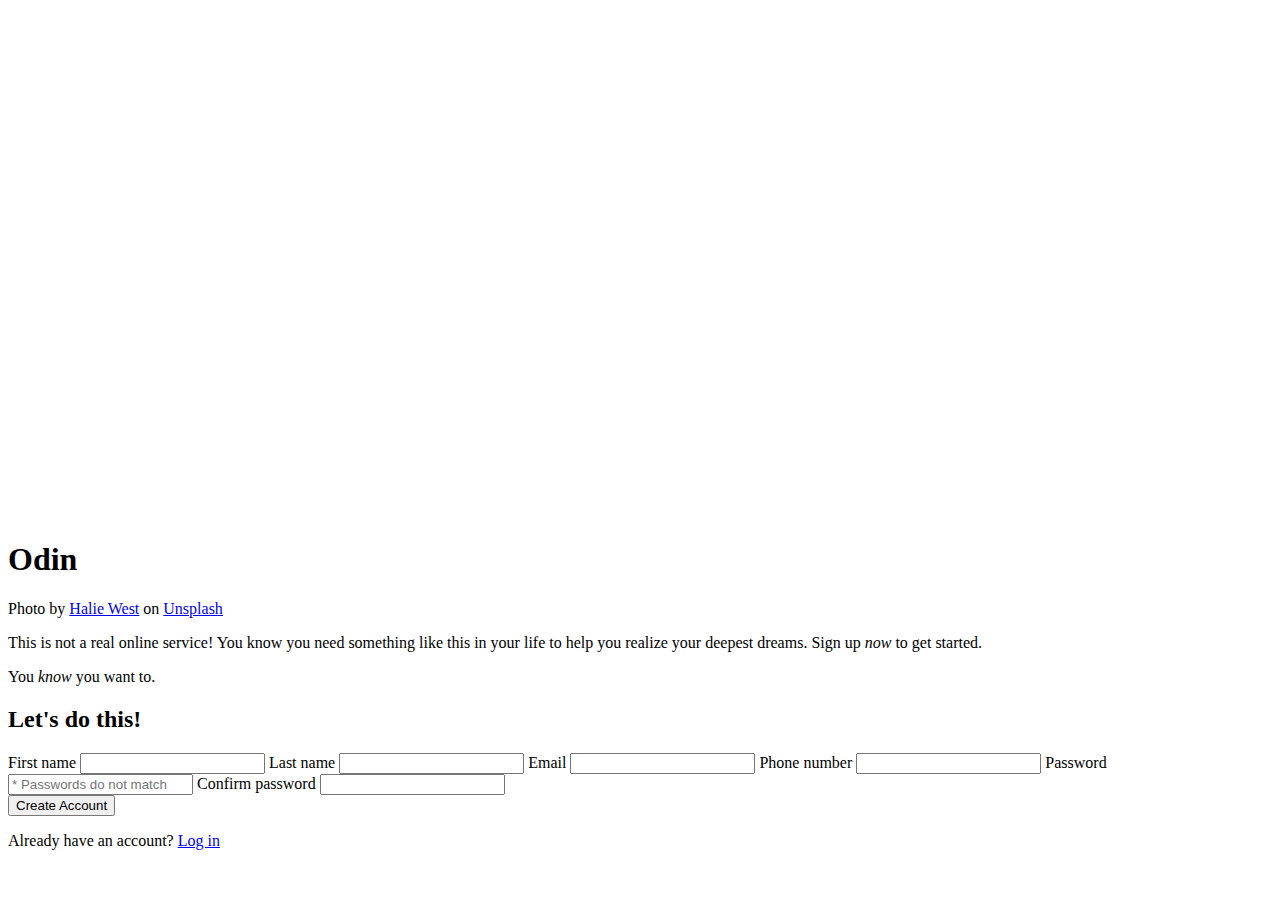
==== index.html @ 0e41e8fb "Improve HTML structure" ====
<!DOCTYPE html>
<html lang="en">
<head>
  <meta charset="UTF-8">
  <meta name="viewport" content="width=device-width, initial-scale=1.0">
  <title>Form</title>
  <link rel="stylesheet" href="style.css">
  <script src="script.js" defer></script>
</head>
<body>
  <header>
    <div>
      <img src="/imgs/odin-logo.png" alt="Odin logo" class="logo">
      <h1>Odin</h1>
    </div>
    <p>Photo by <a href="https://unsplash.com/@haliewestphoto">Halie West</a> on <a href="https://unsplash.com/">Unsplash</a></p>
  </header>
  <main>
    <div class="cta-container">
      <p class="call-to-action">This is not a real online service! You know you need something like this in your life to help you realize your deepest dreams. Sign up <em>now</em> to get started.</p>
      <p class="call-to-action">You <em>know</em> you want to.</p>
    </div>
    <form action="">
        <div class="form-fields">
            <h2>Let's do this!</h2>    
          <label for="first-name">First name</label>
          <input type="text" name="first-name" id="first-name" required>
          <label for="last-name">Last name</label>
          <input type="text" name="last-name" id="last-name" required>
          <label for="mail">Email</label>
          <input type="email" name="mail" id="mail" required>
          <label for="number">Phone number</label>
          <input type="tel" name="phons-number" id="number" required>
          <label for="pword">Password</label>
          <input type="password" name="password" id="pword" placeholder="* Passwords do not match" required>
          <label for="conf-pword">Confirm password</label>
          <input type="password" id="conf-pword" required>
      </div>
        <button type="submit">Create Account</button>
      <p>Already have an account? <a href="#">Log in</a></p>
    </form>
  </main>
</body>
</html>
---- style.css ----
@font-face {
  font-family: 'norsebold';
  src: url('fonts/norse-bold-webfont.woff2') format('woff2'),
       url('fonts/norse-bold-webfont.woff') format('woff');
  font-weight: normal;
  font-style: normal;
}
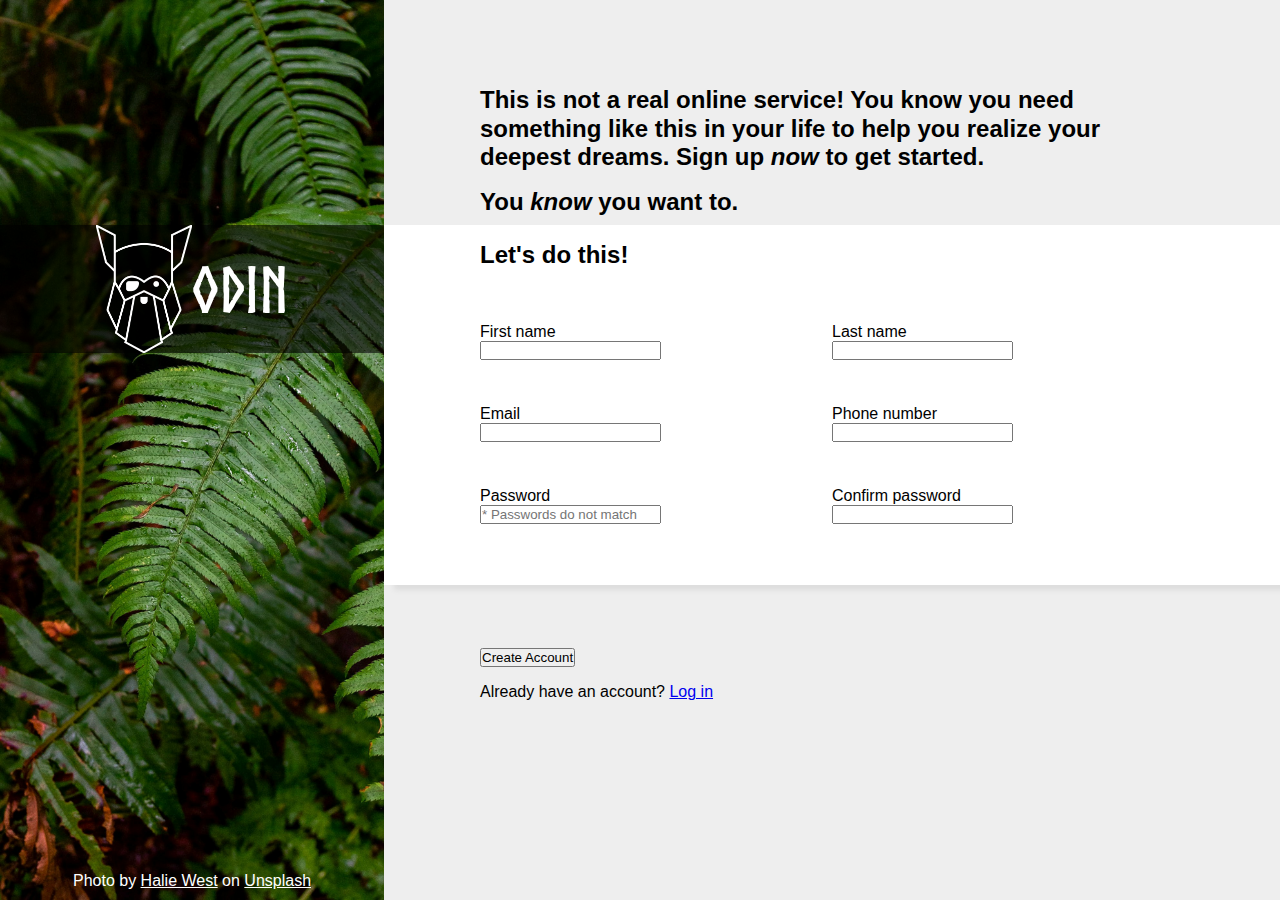
==== commit 037b8226: "Initial styling" ====
--- a/index.html
+++ b/index.html
@@ -22,23 +22,35 @@
     </div>
     <form action="">
         <div class="form-fields">
-            <h2>Let's do this!</h2>    
-          <label for="first-name">First name</label>
-          <input type="text" name="first-name" id="first-name" required>
-          <label for="last-name">Last name</label>
-          <input type="text" name="last-name" id="last-name" required>
-          <label for="mail">Email</label>
-          <input type="email" name="mail" id="mail" required>
-          <label for="number">Phone number</label>
-          <input type="tel" name="phons-number" id="number" required>
-          <label for="pword">Password</label>
-          <input type="password" name="password" id="pword" placeholder="* Passwords do not match" required>
-          <label for="conf-pword">Confirm password</label>
-          <input type="password" id="conf-pword" required>
+          <h2>Let's do this!</h2>    
+          <div class="form-entry">
+            <label for="first-name">First name</label>
+            <input type="text" name="first-name" id="first-name" required>
+          </div>
+          <div class="form-entry">
+            <label for="last-name">Last name</label>
+            <input type="text" name="last-name" id="last-name" required>
+          </div>
+          <div class="form-entry">
+            <label for="mail">Email</label>
+            <input type="email" name="mail" id="mail" required>
+          </div>
+          <div class="form-entry">
+            <label for="number">Phone number</label>
+            <input type="tel" name="phons-number" id="number" required>
+          </div>
+          <div class="form-entry">
+            <label for="pword">Password</label>
+            <input type="password" name="password" id="pword" placeholder="* Passwords do not match" required>
+          </div>
+          <div class="form-entry">
+            <label for="conf-pword">Confirm password</label>
+            <input type="password" id="conf-pword" required>
+          </div>
       </div>
         <button type="submit">Create Account</button>
-      <p>Already have an account? <a href="#">Log in</a></p>
     </form>
+    <p>Already have an account? <a href="#">Log in</a></p>
   </main>
 </body>
 </html>--- a/style.css
+++ b/style.css
@@ -4,4 +4,121 @@
        url('fonts/norse-bold-webfont.woff') format('woff');
   font-weight: normal;
   font-style: normal;
+}
+
+:root {
+  box-sizing: border-box;
+}
+
+*, *::before, *::after {
+  box-sizing: inherit;
+  margin: 0;
+  padding: 0;
+}
+
+body {
+  display: flex;
+  flex-flow: row nowrap;
+  align-items: center;
+  justify-content: center;
+  width: 100vw;
+  height: 100vh;
+  margin: 0;
+  font-family: 'Helvetica', sans-serif;
+}
+
+header {
+  width: 30%;
+  height: 100%;
+  background-image: url("/imgs/background-img.jpg");
+  position: relative;
+  background-size: cover;
+}
+
+header > div {
+  background: rgb(0 0 0 / 0.6);
+  color: #fff;
+  font-family: 'norsebold';
+  font-size: 2em;
+  display: flex;
+  flex-flow: row nowrap;
+  align-items: center;
+  justify-content: center;
+  position: absolute;
+  top: 25%;
+  width: 100%;
+}
+
+header > p {
+  position: absolute;
+  bottom: 10px;
+  color: #fff;
+  text-align: center;
+  width: 100%;
+  display: inline-block;
+}
+
+header a {
+  color: white;
+}
+
+.logo {
+  width: 6rem;
+}
+
+main {
+  width: 70%;
+  height: 100%;
+  background: #eee;
+  --lr-padding: 6rem;
+}
+
+form {
+  display: flex;
+  flex-flow: column;
+  align-items: flex-start;
+  justify-content: space-between;
+  height: 50%;
+}
+
+.form-fields {
+  background: #fff;
+  box-shadow: 10px 5px 5px #ddd;
+  padding: 1em var(--lr-padding);
+  height: 80%;
+  width: 100%;
+  display: grid;
+  grid-template-columns: 1fr 1fr;
+  grid-template-rows: repeat(4, 1fr);
+  grid-template-areas: "header header" "form form" "form form" "form form";
+}
+
+.form-fields > h2 {
+  grid-area: header;
+}
+
+label {
+  display: block;
+}
+
+.cta-container {
+  height: 25%;
+  display: flex;
+  flex-flow: column nowrap;
+  justify-content: flex-end;
+}
+
+.call-to-action {
+  font-size: 1.5em;
+  font-weight: bold;
+  display: inline-block;
+  line-height: 1.2;
+}
+
+button {
+  margin: 0.5rem var(--lr-padding);
+}
+
+main p {
+  margin: 0.5rem var(--lr-padding);
 }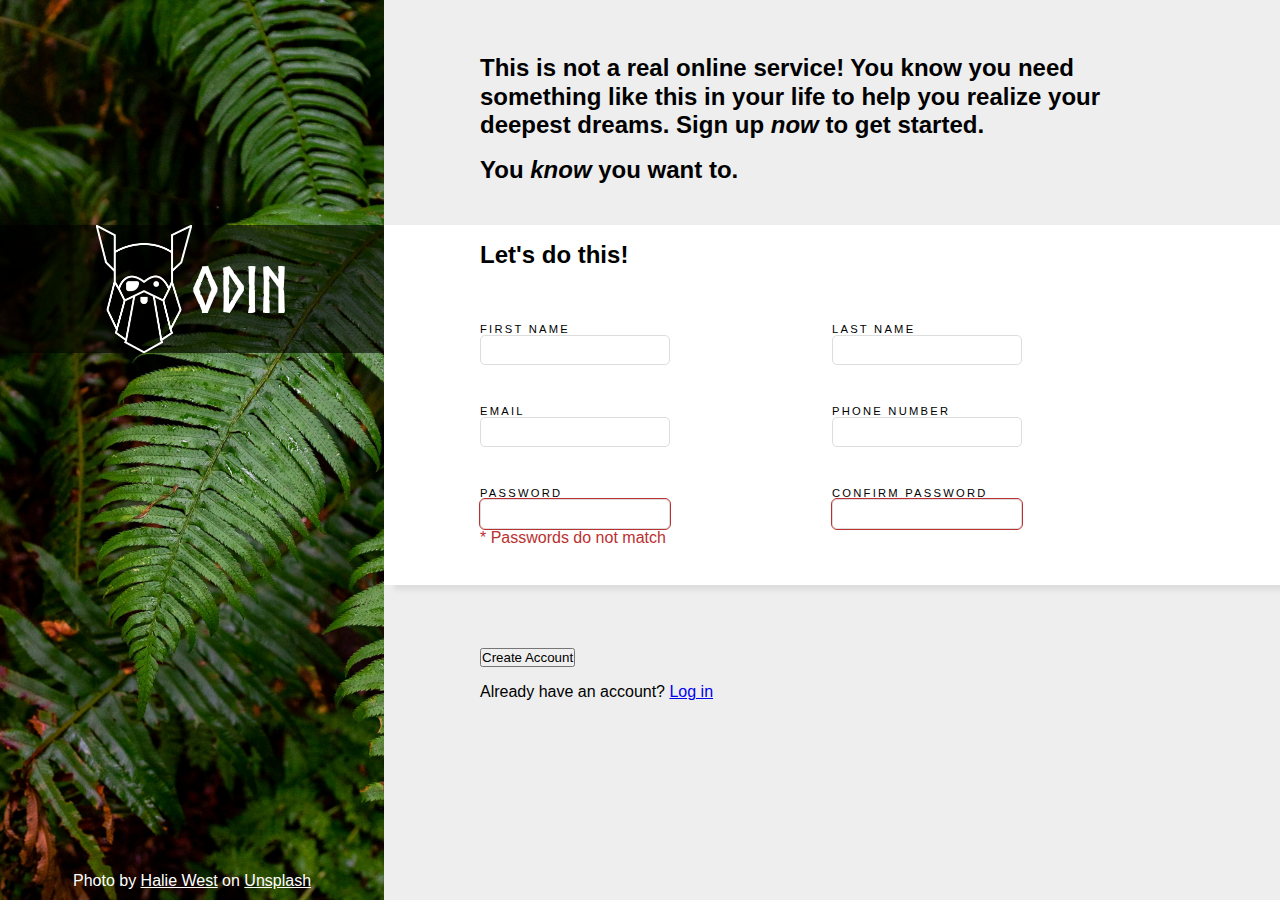
==== commit 7b1f3ea4: "Implement form field styling" ====
--- a/index.html
+++ b/index.html
@@ -41,7 +41,10 @@
           </div>
           <div class="form-entry">
             <label for="pword">Password</label>
-            <input type="password" name="password" id="pword" placeholder="* Passwords do not match" required>
+            <input type="password" name="password" id="pword" required>
+            <span class="mismatch">
+              <span aria-label="warning">* </span>
+              Passwords do not match</span>
           </div>
           <div class="form-entry">
             <label for="conf-pword">Confirm password</label>
--- a/style.css
+++ b/style.css
@@ -8,6 +8,8 @@
 
 :root {
   box-sizing: border-box;
+  --warning-color: #BB3030;
+  --btn-color: #596D48
 }
 
 *, *::before, *::after {
@@ -106,6 +108,7 @@
   display: flex;
   flex-flow: column nowrap;
   justify-content: flex-end;
+  padding-bottom: 2rem;
 }
 
 .call-to-action {
@@ -121,4 +124,41 @@
 
 main p {
   margin: 0.5rem var(--lr-padding);
+}
+
+input {
+  border: 1px solid #ddd;
+  border-radius: 5px;
+  font-family: inherit;
+  font-size: 1rem;
+  padding: 0.3em;
+}
+
+label {
+  text-transform: uppercase;
+  font-size: 0.7em;
+  letter-spacing: 0.2em;
+}
+
+input:focus {
+  box-shadow: 4px 4px 5px #bbb;
+}
+
+#conf-pword:valid::placeholder,
+#pword:valid::placeholder {
+  display: hidden;
+}
+
+#conf-pword:invalid,
+#pword:invalid {
+  outline: 1px solid var(--warning-color);
+}
+
+#pword:invalid+span {
+  display: block;
+  color: var(--warning-color);
+}
+
+#pword:valid+span {
+  display: none;
 }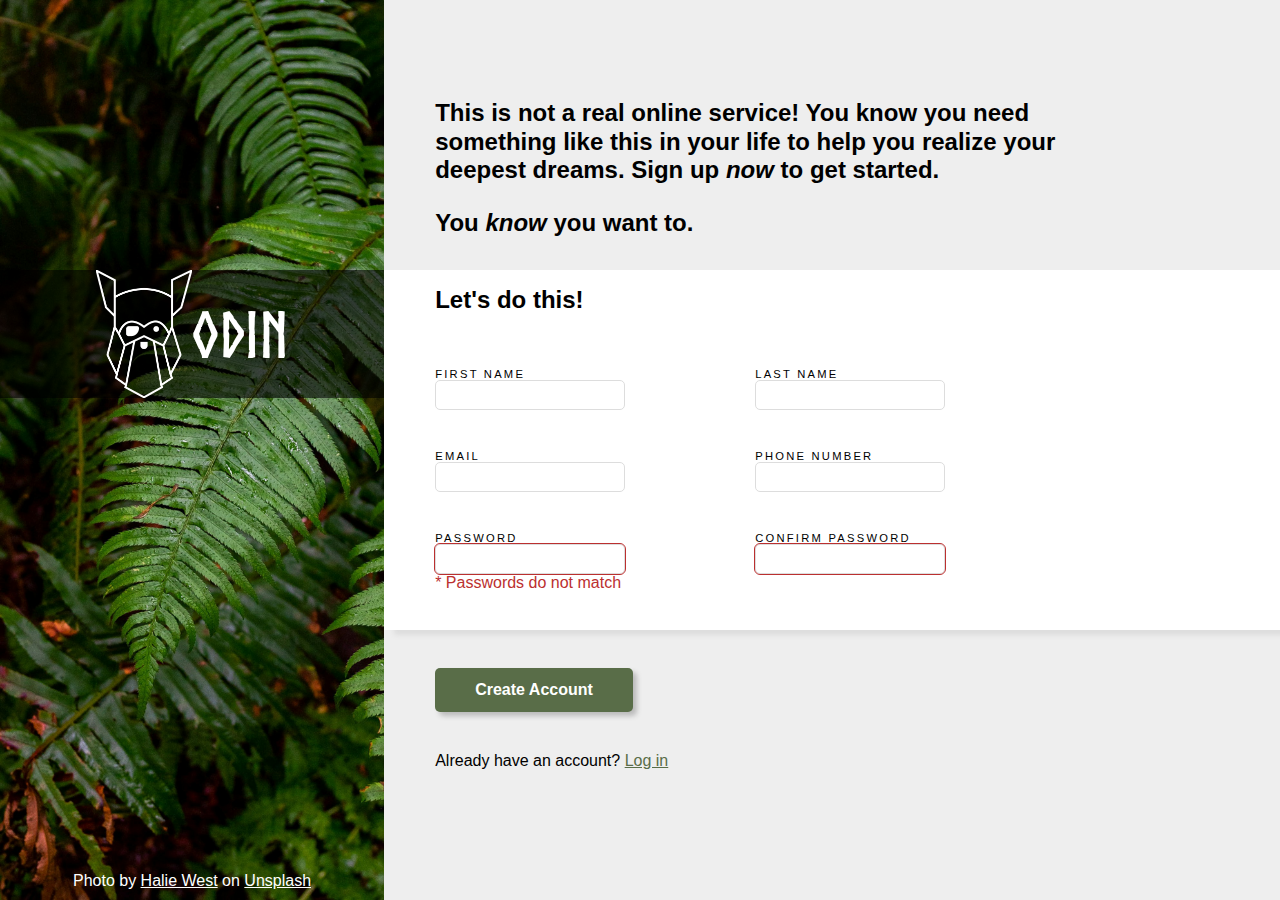
==== commit 856fc1b0: "Correct relative hyperlinks" ====
--- a/index.html
+++ b/index.html
@@ -10,7 +10,7 @@
 <body>
   <header>
     <div>
-      <img src="/imgs/odin-logo.png" alt="Odin logo" class="logo">
+      <img src="./imgs/odin-logo.png" alt="Odin logo" class="logo">
       <h1>Odin</h1>
     </div>
     <p>Photo by <a href="https://unsplash.com/@haliewestphoto">Halie West</a> on <a href="https://unsplash.com/">Unsplash</a></p>
--- a/style.css
+++ b/style.css
@@ -32,7 +32,7 @@
 header {
   width: 30%;
   height: 100%;
-  background-image: url("/imgs/background-img.jpg");
+  background-image: url("./imgs/background-img.jpg");
   position: relative;
   background-size: cover;
 }
@@ -47,7 +47,7 @@
   align-items: center;
   justify-content: center;
   position: absolute;
-  top: 25%;
+  top: 30%;
   width: 100%;
 }
 
@@ -72,7 +72,9 @@
   width: 70%;
   height: 100%;
   background: #eee;
-  --lr-padding: 6rem;
+  --lr-padding: max(12rem, 20vw);
+  --l-padding: calc(var(--lr-padding) * 0.2);
+  --r-padding: calc(var(--lr-padding) * 0.8);
 }
 
 form {
@@ -86,7 +88,7 @@
 .form-fields {
   background: #fff;
   box-shadow: 10px 5px 5px #ddd;
-  padding: 1em var(--lr-padding);
+  padding: 1em var(--r-padding) 1em var(--l-padding);
   height: 80%;
   width: 100%;
   display: grid;
@@ -104,26 +106,41 @@
 }
 
 .cta-container {
-  height: 25%;
+  height: 30%;
   display: flex;
   flex-flow: column nowrap;
   justify-content: flex-end;
   padding-bottom: 2rem;
+  margin: 0 var(--r-padding) 0 var(--l-padding);
 }
 
 .call-to-action {
-  font-size: 1.5em;
+  font-size: 1.5rem;
   font-weight: bold;
   display: inline-block;
   line-height: 1.2;
+  margin-top: 1em;
 }
 
 button {
-  margin: 0.5rem var(--lr-padding);
+  margin: 0.5rem var(--r-padding) 0.5rem var(--l-padding);
+  font-size: 1rem;
+  padding: 0.8em 2.5em;
+  font-weight: bold;
+  background-color: var(--btn-color);
+  color: #fff;
+  border-radius: 5px;
+  border: none;
+  box-shadow: 4px 4px 5px #bbb;
 }
 
-main p {
-  margin: 0.5rem var(--lr-padding);
+main > p {
+  margin: 0.5rem var(--r-padding) 0.5rem var(--l-padding);
+  margin-top: 2em;
+}
+
+main > p > a {
+  color: var(--btn-color);
 }
 
 input {
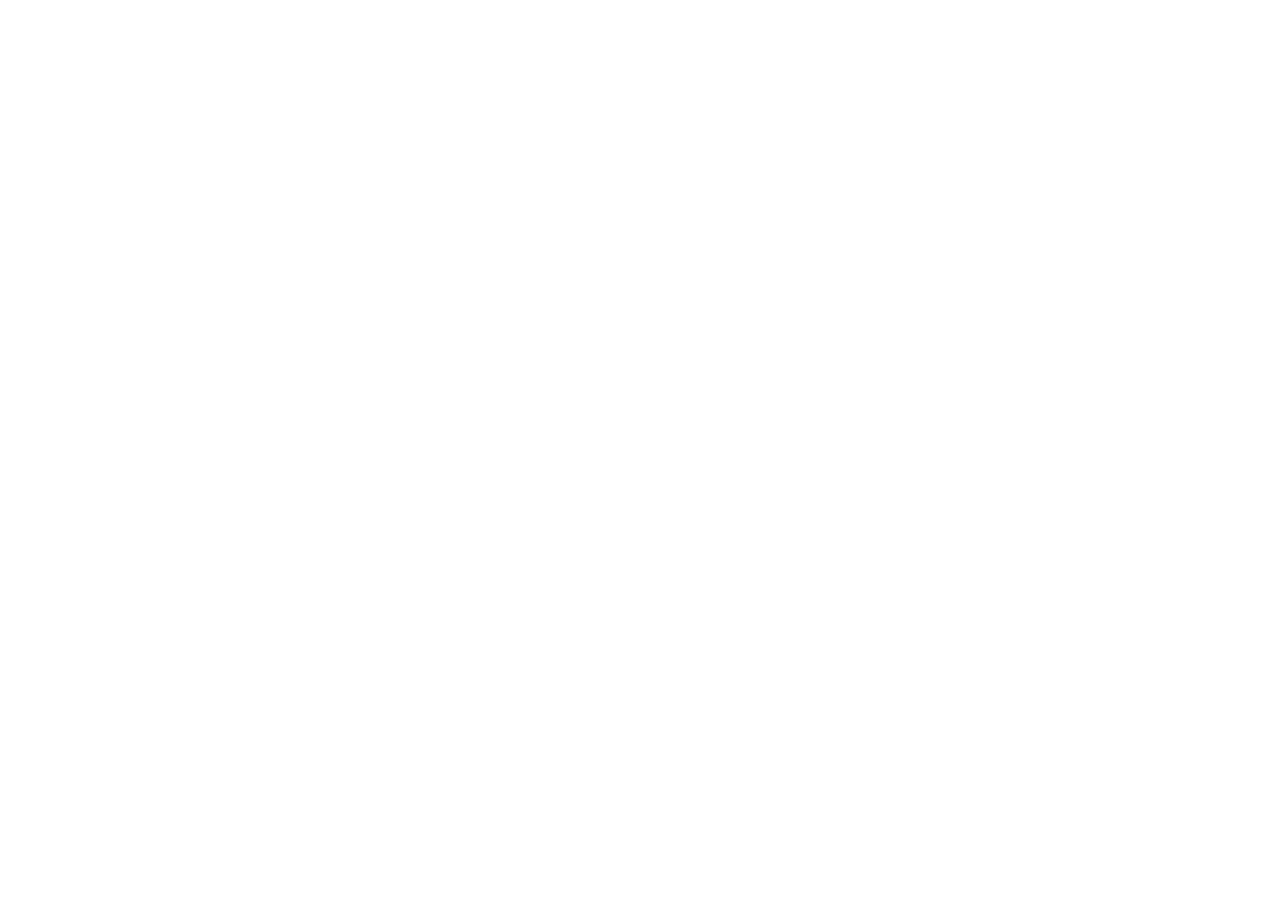
==== commit 477aa2d8: "Initial commit" ====
--- a/index.html
+++ b/index.html
@@ -3,57 +3,10 @@
 <head>
   <meta charset="UTF-8">
   <meta name="viewport" content="width=device-width, initial-scale=1.0">
-  <title>Form</title>
+  <title>Admin Dashboard</title>
   <link rel="stylesheet" href="style.css">
-  <script src="script.js" defer></script>
 </head>
 <body>
-  <header>
-    <div>
-      <img src="./imgs/odin-logo.png" alt="Odin logo" class="logo">
-      <h1>Odin</h1>
-    </div>
-    <p>Photo by <a href="https://unsplash.com/@haliewestphoto">Halie West</a> on <a href="https://unsplash.com/">Unsplash</a></p>
-  </header>
-  <main>
-    <div class="cta-container">
-      <p class="call-to-action">This is not a real online service! You know you need something like this in your life to help you realize your deepest dreams. Sign up <em>now</em> to get started.</p>
-      <p class="call-to-action">You <em>know</em> you want to.</p>
-    </div>
-    <form action="">
-        <div class="form-fields">
-          <h2>Let's do this!</h2>    
-          <div class="form-entry">
-            <label for="first-name">First name</label>
-            <input type="text" name="first-name" id="first-name" required>
-          </div>
-          <div class="form-entry">
-            <label for="last-name">Last name</label>
-            <input type="text" name="last-name" id="last-name" required>
-          </div>
-          <div class="form-entry">
-            <label for="mail">Email</label>
-            <input type="email" name="mail" id="mail" required>
-          </div>
-          <div class="form-entry">
-            <label for="number">Phone number</label>
-            <input type="tel" name="phons-number" id="number" required>
-          </div>
-          <div class="form-entry">
-            <label for="pword">Password</label>
-            <input type="password" name="password" id="pword" required>
-            <span class="mismatch">
-              <span aria-label="warning">* </span>
-              Passwords do not match</span>
-          </div>
-          <div class="form-entry">
-            <label for="conf-pword">Confirm password</label>
-            <input type="password" id="conf-pword" required>
-          </div>
-      </div>
-        <button type="submit">Create Account</button>
-    </form>
-    <p>Already have an account? <a href="#">Log in</a></p>
-  </main>
+  
 </body>
 </html>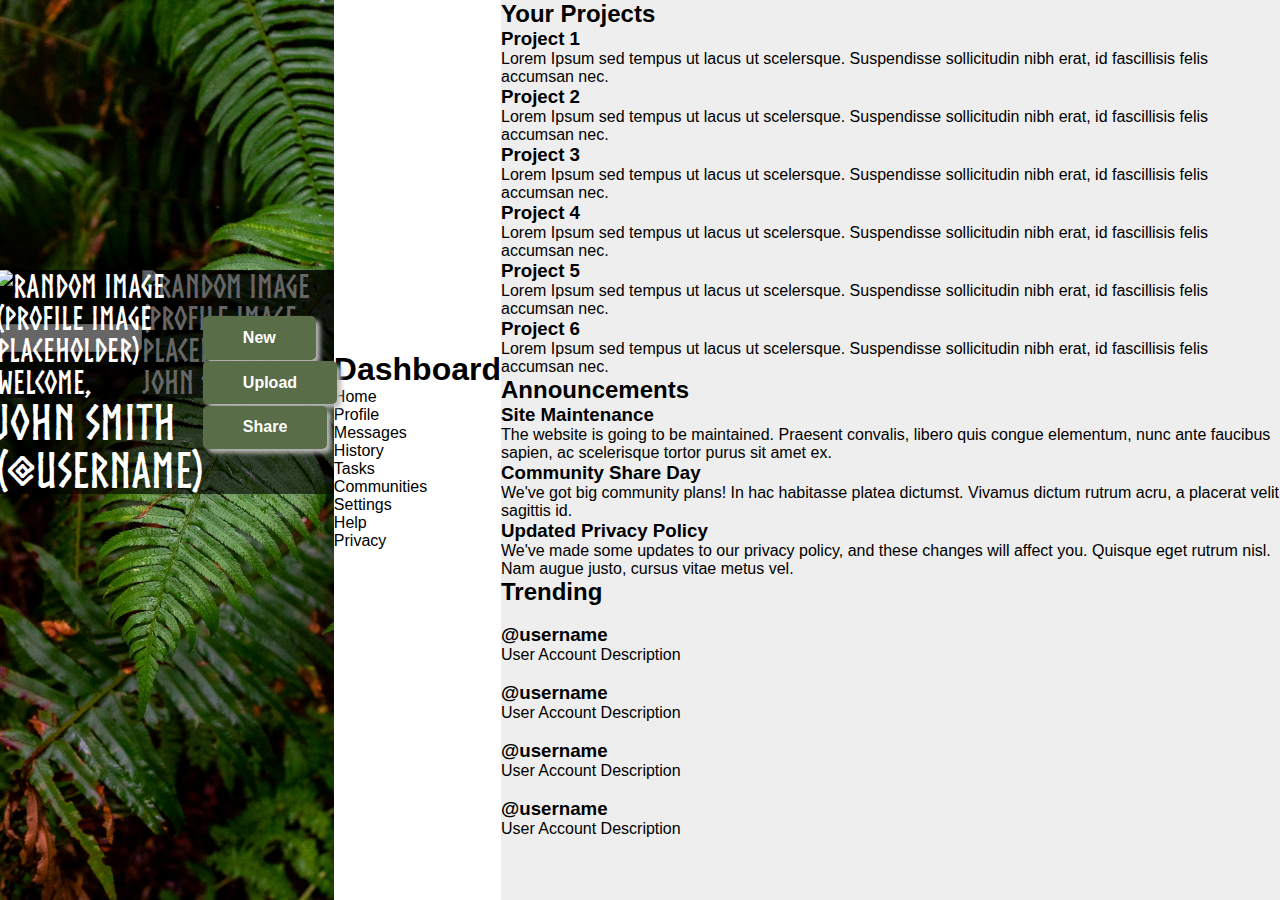
==== commit dbcb1d5d: "Fill placeholder HTML" ====
--- a/index.html
+++ b/index.html
@@ -5,8 +5,178 @@
   <meta name="viewport" content="width=device-width, initial-scale=1.0">
   <title>Admin Dashboard</title>
   <link rel="stylesheet" href="style.css">
+  <script src="https://unpkg.com/boxicons@2.1.4/dist/boxicons.js"></script>
 </head>
 <body>
-  
+  <header>
+    <div>
+      <div class="searchbar">
+        <box-icon name="search"></box-icon>
+        <input type="search" name="search" id="search">
+      </div>
+      <div class="profile-details">
+        <box-icon name="bell"></box-icon>
+        <img src="https://picsum.photos/200" alt="Random image (profile image placeholder)" class="profile-pic">
+        <p class="user">John Smith</p>
+      </div>
+    </div>
+
+    <div>
+      <div class="welcome">
+        <img src="https://picsum.photos/200" alt="Random image (profile image placeholder)" class="profile-pic">
+        <p>Welcome,</p>
+        <h2>John Smith (@username)</h2>
+      </div>
+      <div class="btns">
+        <button type="button">New</button>
+        <button type="button">Upload</button>
+        <button type="button">Share</button>
+      </div>
+    </div>
+  </header>
+
+  <nav class="sidebar">
+    <box-icon type='solid' name='dashboard'></box-icon>
+    <h1>Dashboard</h1>
+    <ul>
+      <li>
+        <box-icon name="home" type="solid"></box-icon>
+        Home
+      </li>
+      <li>
+        <box-icon type="solid" name="id-card"></box-icon>
+        Profile
+      </li>
+      <li>
+        <box-icon name="message" type="solid"></box-icon>
+        Messages
+      </li>
+      <li>
+        <box-icon name="time" type="solid"></box-icon>
+        History
+      </li>
+      <li>
+        <box-icon name="file-blank" type="solid"></box-icon>
+        Tasks
+      </li>
+      <li>
+        <box-icon name="group" type="solid"></box-icon>
+        Communities
+      </li>
+    </ul>
+
+    <ul>
+      <li>
+        <box-icon type="solid" name="cog"></box-icon>
+        Settings
+      </li>
+      <li>
+        <box-icon type="solid" name="help-circle"></box-icon>
+        Help
+      </li>
+      <li>
+        <box-icon type="solid" name="check-shield"></box-icon>
+        Privacy
+      </li>
+    </ul>
+  </nav>
+
+  <main>
+    <div class="projects">
+      <h2>Your Projects</h2>
+      <div class="project-card">
+        <h3>Project 1</h3>
+        <p>Lorem Ipsum sed tempus ut lacus ut scelersque. Suspendisse sollicitudin nibh erat, id fascillisis felis accumsan nec.</p>
+        <div class="icons">
+          <box-icon name="star"></box-icon>
+          <box-icon name="glasses"></box-icon>
+          <box-icon name="git-branch"></box-icon>
+        </div>
+      </div>
+      <div class="project-card">
+        <h3>Project 2</h3>
+        <p>Lorem Ipsum sed tempus ut lacus ut scelersque. Suspendisse sollicitudin nibh erat, id fascillisis felis accumsan nec.</p>
+        <div class="icons">
+          <box-icon name="star"></box-icon>
+          <box-icon name="glasses"></box-icon>
+          <box-icon name="git-branch"></box-icon>
+        </div>
+      </div>
+      <div class="project-card">
+        <h3>Project 3</h3>
+        <p>Lorem Ipsum sed tempus ut lacus ut scelersque. Suspendisse sollicitudin nibh erat, id fascillisis felis accumsan nec.</p>
+        <div class="icons">
+          <box-icon name="star"></box-icon>
+          <box-icon name="glasses"></box-icon>
+          <box-icon name="git-branch"></box-icon>
+        </div>
+      </div>
+      <div class="project-card">
+        <h3>Project 4</h3>
+        <p>Lorem Ipsum sed tempus ut lacus ut scelersque. Suspendisse sollicitudin nibh erat, id fascillisis felis accumsan nec.</p>
+        <div class="icons">
+          <box-icon name="star"></box-icon>
+          <box-icon name="glasses"></box-icon>
+          <box-icon name="git-branch"></box-icon>
+        </div>
+      </div>
+      <div class="project-card">
+        <h3>Project 5</h3>
+        <p>Lorem Ipsum sed tempus ut lacus ut scelersque. Suspendisse sollicitudin nibh erat, id fascillisis felis accumsan nec.</p>
+        <div class="icons">
+          <box-icon name="star"></box-icon>
+          <box-icon name="glasses"></box-icon>
+          <box-icon name="git-branch"></box-icon>
+        </div>
+      </div>
+      <div class="project-card">
+        <h3>Project 6</h3>
+        <p>Lorem Ipsum sed tempus ut lacus ut scelersque. Suspendisse sollicitudin nibh erat, id fascillisis felis accumsan nec.</p>
+        <div class="icons">
+          <box-icon name="star"></box-icon>
+          <box-icon name="glasses"></box-icon>
+          <box-icon name="git-branch"></box-icon>
+        </div>
+      </div>
+    </div>
+    
+    <div class="announcements-container">
+      <h2>Announcements</h2>
+      <div class="announcements">
+        <h3>Site Maintenance</h3>
+        <p>The website is going to be maintained. Praesent convalis, libero quis congue elementum, nunc ante faucibus sapien, ac scelerisque tortor purus sit amet ex.</p>
+        <h3>Community Share Day</h3>
+        <p>We've got big community plans! In hac habitasse platea dictumst. Vivamus dictum rutrum acru, a placerat velit sagittis id.</p>
+        <h3>Updated Privacy Policy</h3>
+        <p>We've made some updates to our privacy policy, and these changes will affect you. Quisque eget rutrum nisl. Nam augue justo, cursus vitae metus vel.</p>
+      </div>
+    </div>
+
+    <div class="trending-container">
+      <h2>Trending</h2>
+      <div class="trending">
+        <div>
+          <img src="https://picsum.photos/200" alt="">
+          <h3>@username</h3>
+          <p>User Account Description</p>
+        </div>
+        <div>
+          <img src="https://picsum.photos/200" alt="">
+          <h3>@username</h3>
+          <p>User Account Description</p>
+        </div>
+        <div>
+          <img src="https://picsum.photos/200" alt="">
+          <h3>@username</h3>
+          <p>User Account Description</p>
+        </div>
+        <div>
+          <img src="https://picsum.photos/200" alt="">
+          <h3>@username</h3>
+          <p>User Account Description</p>
+        </div>
+      </div>
+    </div>
+  </main>
 </body>
 </html>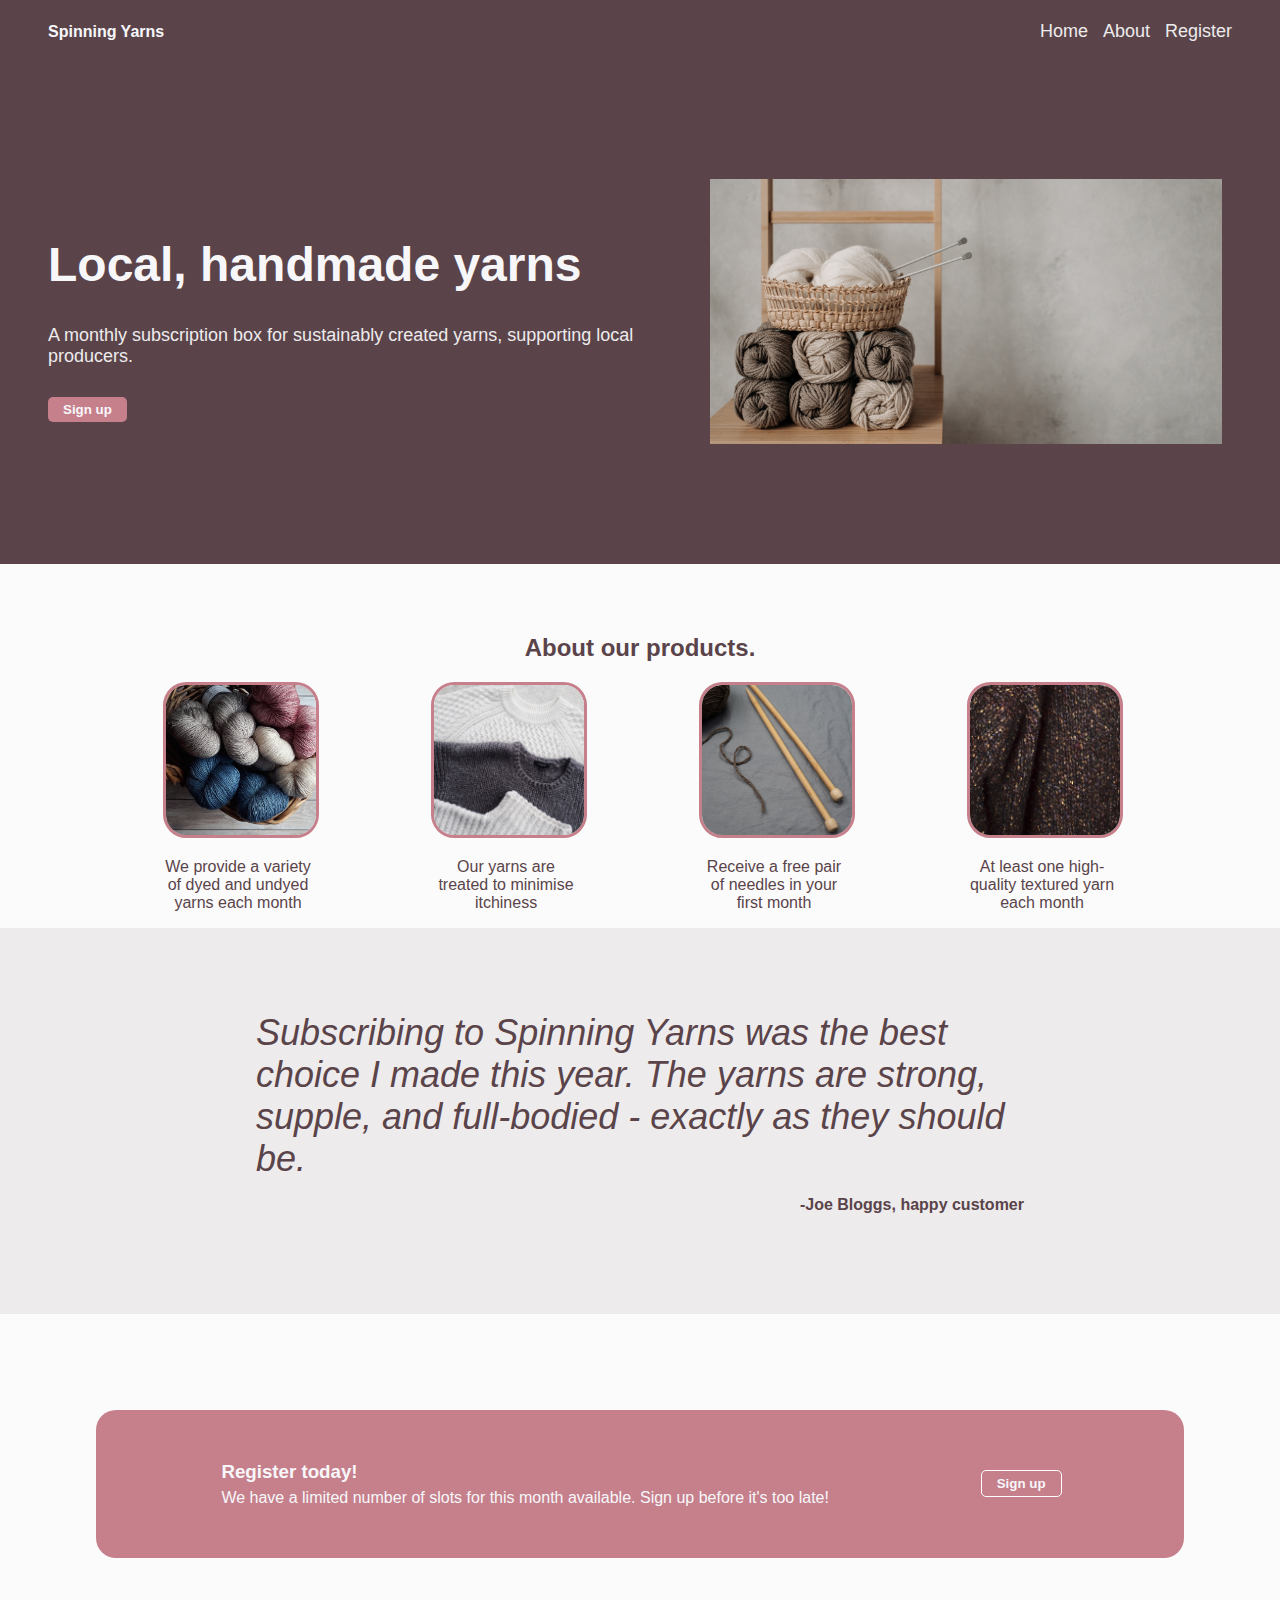
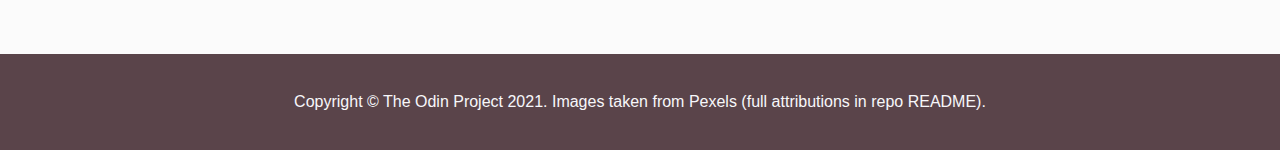
==== commit cc89f3f3: "Merge branch 'landing-page-branch'" ====
--- a/index.html
+++ b/index.html
@@ -1,182 +1,77 @@
 <!DOCTYPE html>
 <html lang="en">
+
 <head>
-  <meta charset="UTF-8">
-  <meta name="viewport" content="width=device-width, initial-scale=1.0">
-  <title>Admin Dashboard</title>
-  <link rel="stylesheet" href="style.css">
-  <script src="https://unpkg.com/boxicons@2.1.4/dist/boxicons.js"></script>
+    <link rel="stylesheet" href="style.css">
+    <meta charset="UTF-8">
+    <meta http-equiv="X-UA-Compatible" content="IE=edge">
+    <meta name="viewport" content="width=device-width, initial-scale=1.0">
+    <title>Spinning Yarns</title>
 </head>
+
 <body>
-  <header>
-    <div>
-      <div class="searchbar">
-        <box-icon name="search"></box-icon>
-        <input type="search" name="search" id="search">
-      </div>
-      <div class="profile-details">
-        <box-icon name="bell"></box-icon>
-        <img src="https://picsum.photos/200" alt="Random image (profile image placeholder)" class="profile-pic">
-        <p class="user">John Smith</p>
-      </div>
-    </div>
+    <header>
+        <div class="header-logo">Spinning Yarns</div>
+        <nav>
+            <ul>
+                <li><a href="#">Home</a></li>
+                <li><a href="#information">About</a></li>
+                <li><a href="#register">Register</a></li>
+            </ul>
+        </nav>
+    </header>
 
-    <div>
-      <div class="welcome">
-        <img src="https://picsum.photos/200" alt="Random image (profile image placeholder)" class="profile-pic">
-        <p>Welcome,</p>
-        <h2>John Smith (@username)</h2>
-      </div>
-      <div class="btns">
-        <button type="button">New</button>
-        <button type="button">Upload</button>
-        <button type="button">Share</button>
-      </div>
-    </div>
-  </header>
+    <main>
+        <div class="hero">
+            <div class="hero-left">
+                <h1>Local, handmade yarns</h1>
+                <h5>A monthly subscription box for sustainably created yarns, supporting local producers.</h5>
+                <button>Sign up</button>
+            </div>
+            <div class="hero-right">
+                <img src="images/yarn-chair.jpg" class="hero-img" alt="A pile of yarn on a chair">
+            </div>
+        </div>
 
-  <nav class="sidebar">
-    <box-icon type='solid' name='dashboard'></box-icon>
-    <h1>Dashboard</h1>
-    <ul>
-      <li>
-        <box-icon name="home" type="solid"></box-icon>
-        Home
-      </li>
-      <li>
-        <box-icon type="solid" name="id-card"></box-icon>
-        Profile
-      </li>
-      <li>
-        <box-icon name="message" type="solid"></box-icon>
-        Messages
-      </li>
-      <li>
-        <box-icon name="time" type="solid"></box-icon>
-        History
-      </li>
-      <li>
-        <box-icon name="file-blank" type="solid"></box-icon>
-        Tasks
-      </li>
-      <li>
-        <box-icon name="group" type="solid"></box-icon>
-        Communities
-      </li>
-    </ul>
+        <div id="information">
+            <h2>About our products.</h2>
+            <div class="cards">
+                <div class="info-card">
+                    <img src="images/basket-yarn.jpg" class="info-img" alt="yarn in a basket">
+                    <p>We provide a variety of dyed and undyed yarns each month</p>
+                </div>
+                <div class="info-card">
+                    <img src="images/jumpers.jpg" class="info-img" alt="some knitted jumpers">
+                    <p>Our yarns are treated to minimise itchiness</p>
+                </div>
+                <div class="info-card">
+                    <img src="images/knitting-needles.jpg" class="info-img" alt="a pair of knitting needles">
+                    <p>Receive a free pair of needles in your first month</p>
+                </div>
+                <div class="info-card">
+                    <img src="images/tweed.jpg" class="info-img" alt="a close-up of tweed yarn">
+                    <p>At least one high-quality textured yarn each month</p>
+                </div>
+            </div>
+        </div>
 
-    <ul>
-      <li>
-        <box-icon type="solid" name="cog"></box-icon>
-        Settings
-      </li>
-      <li>
-        <box-icon type="solid" name="help-circle"></box-icon>
-        Help
-      </li>
-      <li>
-        <box-icon type="solid" name="check-shield"></box-icon>
-        Privacy
-      </li>
-    </ul>
-  </nav>
+        <div class="testimonial">
+            <blockquote>Subscribing to Spinning Yarns was the best choice I made this year. The yarns are strong, supple, and full-bodied - exactly as they should be.</blockquote>
+            <p class="quote-attribution">-Joe Bloggs, happy customer</p>
+        </div>
 
-  <main>
-    <div class="projects">
-      <h2>Your Projects</h2>
-      <div class="project-card">
-        <h3>Project 1</h3>
-        <p>Lorem Ipsum sed tempus ut lacus ut scelersque. Suspendisse sollicitudin nibh erat, id fascillisis felis accumsan nec.</p>
-        <div class="icons">
-          <box-icon name="star"></box-icon>
-          <box-icon name="glasses"></box-icon>
-          <box-icon name="git-branch"></box-icon>
+        <div id="register">
+            <div>
+                <h3>Register today!</h3>
+                <p>We have a limited number of slots for this month available. Sign up before it's too late!</p>
+            </div>
+            <button class="btn-register">Sign up</button>
         </div>
-      </div>
-      <div class="project-card">
-        <h3>Project 2</h3>
-        <p>Lorem Ipsum sed tempus ut lacus ut scelersque. Suspendisse sollicitudin nibh erat, id fascillisis felis accumsan nec.</p>
-        <div class="icons">
-          <box-icon name="star"></box-icon>
-          <box-icon name="glasses"></box-icon>
-          <box-icon name="git-branch"></box-icon>
-        </div>
-      </div>
-      <div class="project-card">
-        <h3>Project 3</h3>
-        <p>Lorem Ipsum sed tempus ut lacus ut scelersque. Suspendisse sollicitudin nibh erat, id fascillisis felis accumsan nec.</p>
-        <div class="icons">
-          <box-icon name="star"></box-icon>
-          <box-icon name="glasses"></box-icon>
-          <box-icon name="git-branch"></box-icon>
-        </div>
-      </div>
-      <div class="project-card">
-        <h3>Project 4</h3>
-        <p>Lorem Ipsum sed tempus ut lacus ut scelersque. Suspendisse sollicitudin nibh erat, id fascillisis felis accumsan nec.</p>
-        <div class="icons">
-          <box-icon name="star"></box-icon>
-          <box-icon name="glasses"></box-icon>
-          <box-icon name="git-branch"></box-icon>
-        </div>
-      </div>
-      <div class="project-card">
-        <h3>Project 5</h3>
-        <p>Lorem Ipsum sed tempus ut lacus ut scelersque. Suspendisse sollicitudin nibh erat, id fascillisis felis accumsan nec.</p>
-        <div class="icons">
-          <box-icon name="star"></box-icon>
-          <box-icon name="glasses"></box-icon>
-          <box-icon name="git-branch"></box-icon>
-        </div>
-      </div>
-      <div class="project-card">
-        <h3>Project 6</h3>
-        <p>Lorem Ipsum sed tempus ut lacus ut scelersque. Suspendisse sollicitudin nibh erat, id fascillisis felis accumsan nec.</p>
-        <div class="icons">
-          <box-icon name="star"></box-icon>
-          <box-icon name="glasses"></box-icon>
-          <box-icon name="git-branch"></box-icon>
-        </div>
-      </div>
-    </div>
-    
-    <div class="announcements-container">
-      <h2>Announcements</h2>
-      <div class="announcements">
-        <h3>Site Maintenance</h3>
-        <p>The website is going to be maintained. Praesent convalis, libero quis congue elementum, nunc ante faucibus sapien, ac scelerisque tortor purus sit amet ex.</p>
-        <h3>Community Share Day</h3>
-        <p>We've got big community plans! In hac habitasse platea dictumst. Vivamus dictum rutrum acru, a placerat velit sagittis id.</p>
-        <h3>Updated Privacy Policy</h3>
-        <p>We've made some updates to our privacy policy, and these changes will affect you. Quisque eget rutrum nisl. Nam augue justo, cursus vitae metus vel.</p>
-      </div>
-    </div>
+    </main>
 
-    <div class="trending-container">
-      <h2>Trending</h2>
-      <div class="trending">
-        <div>
-          <img src="https://picsum.photos/200" alt="">
-          <h3>@username</h3>
-          <p>User Account Description</p>
-        </div>
-        <div>
-          <img src="https://picsum.photos/200" alt="">
-          <h3>@username</h3>
-          <p>User Account Description</p>
-        </div>
-        <div>
-          <img src="https://picsum.photos/200" alt="">
-          <h3>@username</h3>
-          <p>User Account Description</p>
-        </div>
-        <div>
-          <img src="https://picsum.photos/200" alt="">
-          <h3>@username</h3>
-          <p>User Account Description</p>
-        </div>
-      </div>
-    </div>
-  </main>
+    <footer>
+        <p>Copyright &copy; The Odin Project 2021. Images taken from Pexels (full attributions in repo README).</p>
+    </footer>
 </body>
+
 </html>--- a/style.css
+++ b/style.css
@@ -1,181 +1,206 @@
-@font-face {
-  font-family: 'norsebold';
-  src: url('fonts/norse-bold-webfont.woff2') format('woff2'),
-       url('fonts/norse-bold-webfont.woff') format('woff');
-  font-weight: normal;
-  font-style: normal;
-}
-
-:root {
-  box-sizing: border-box;
-  --warning-color: #BB3030;
-  --btn-color: #596D48
-}
-
-*, *::before, *::after {
-  box-sizing: inherit;
-  margin: 0;
-  padding: 0;
-}
+/* Colour palette (for reference):
+    darkest: #5A444A
+    contrast: #C6808C
+    low-contrast text: #EDEBEC
+    high-contrast text: #F7F7FA
+    generic background: #FBFBFB
+*/
+
+
+/*Global*/
 
 body {
-  display: flex;
-  flex-flow: row nowrap;
-  align-items: center;
-  justify-content: center;
-  width: 100vw;
-  height: 100vh;
-  margin: 0;
-  font-family: 'Helvetica', sans-serif;
-}
+    padding: 0;
+    margin: 0;
+    font-family: sans-serif;
+    color: #F7F7FA;
+    background: #FBFBFB;
+}
+
+main {
+    display: flex;
+    flex-flow: column nowrap;
+    padding: 0;
+    margin: 0;
+}
+
+
+/*Navbar*/
 
 header {
-  width: 30%;
-  height: 100%;
-  background-image: url("./imgs/background-img.jpg");
-  position: relative;
-  background-size: cover;
-}
-
-header > div {
-  background: rgb(0 0 0 / 0.6);
-  color: #fff;
-  font-family: 'norsebold';
-  font-size: 2em;
-  display: flex;
-  flex-flow: row nowrap;
-  align-items: center;
-  justify-content: center;
-  position: absolute;
-  top: 30%;
-  width: 100%;
-}
-
-header > p {
-  position: absolute;
-  bottom: 10px;
-  color: #fff;
-  text-align: center;
-  width: 100%;
-  display: inline-block;
-}
-
-header a {
-  color: white;
-}
-
-.logo {
-  width: 6rem;
-}
-
-main {
-  width: 70%;
-  height: 100%;
-  background: #eee;
-  --lr-padding: max(12rem, 20vw);
-  --l-padding: calc(var(--lr-padding) * 0.2);
-  --r-padding: calc(var(--lr-padding) * 0.8);
-}
-
-form {
-  display: flex;
-  flex-flow: column;
-  align-items: flex-start;
-  justify-content: space-between;
-  height: 50%;
-}
-
-.form-fields {
-  background: #fff;
-  box-shadow: 10px 5px 5px #ddd;
-  padding: 1em var(--r-padding) 1em var(--l-padding);
-  height: 80%;
-  width: 100%;
-  display: grid;
-  grid-template-columns: 1fr 1fr;
-  grid-template-rows: repeat(4, 1fr);
-  grid-template-areas: "header header" "form form" "form form" "form form";
-}
-
-.form-fields > h2 {
-  grid-area: header;
-}
-
-label {
-  display: block;
-}
-
-.cta-container {
-  height: 30%;
-  display: flex;
-  flex-flow: column nowrap;
-  justify-content: flex-end;
-  padding-bottom: 2rem;
-  margin: 0 var(--r-padding) 0 var(--l-padding);
-}
-
-.call-to-action {
-  font-size: 1.5rem;
-  font-weight: bold;
-  display: inline-block;
-  line-height: 1.2;
-  margin-top: 1em;
+    position: sticky;
+    top: 0;
+    left: 0;
+    display: block;
+    display: flex;
+    flex-flow: row nowrap;
+    align-items: center;
+    justify-content: space-between;
+    padding: 5px 48px;
+    margin: 0px;
+    background-color: #5A444A;
+}
+
+.header-logo {
+    font-weight: bold;
+}
+
+nav ul {
+    display: flex;
+    flex-flow: row nowrap;
+    align-items: center;
+    gap: 15px;
+}
+
+li {
+    list-style-type: none;
+}
+
+h5,
+a {
+    color: #EDEBEC;
+    text-decoration: none;
+    font-size: 18px;
+    font-weight: normal;
+}
+
+a:hover {
+    text-decoration: underline;
+}
+
+
+/*Hero section*/
+
+.hero {
+    background-color: #5A444A;
+    display: flex;
+    flex-flow: row nowrap;
+    gap: 24px;
+    align-items: center;
+    padding: 48px;
+    min-height: 45vh;
+}
+
+h1 {
+    font-size: 48px;
+    font-weight: 800;
 }
 
 button {
-  margin: 0.5rem var(--r-padding) 0.5rem var(--l-padding);
-  font-size: 1rem;
-  padding: 0.8em 2.5em;
-  font-weight: bold;
-  background-color: var(--btn-color);
-  color: #fff;
-  border-radius: 5px;
-  border: none;
-  box-shadow: 4px 4px 5px #bbb;
-}
-
-main > p {
-  margin: 0.5rem var(--r-padding) 0.5rem var(--l-padding);
-  margin-top: 2em;
-}
-
-main > p > a {
-  color: var(--btn-color);
-}
-
-input {
-  border: 1px solid #ddd;
-  border-radius: 5px;
-  font-family: inherit;
-  font-size: 1rem;
-  padding: 0.3em;
-}
-
-label {
-  text-transform: uppercase;
-  font-size: 0.7em;
-  letter-spacing: 0.2em;
-}
-
-input:focus {
-  box-shadow: 4px 4px 5px #bbb;
-}
-
-#conf-pword:valid::placeholder,
-#pword:valid::placeholder {
-  display: hidden;
-}
-
-#conf-pword:invalid,
-#pword:invalid {
-  outline: 1px solid var(--warning-color);
-}
-
-#pword:invalid+span {
-  display: block;
-  color: var(--warning-color);
-}
-
-#pword:valid+span {
-  display: none;
+    background-color: #C6808C;
+    color: #F7F7FA;
+    border: none;
+    padding: 5px 15px;
+    border-radius: 5px;
+    font-weight: bold;
+    cursor: pointer;
+}
+
+button:hover {
+    background-color: #F7F7FA;
+    color: #C6808C;
+}
+
+.hero-img {
+    height: auto;
+    width: 40vw;
+    min-width: 400px;
+    margin: 10px;
+    color: #5A444A;
+    text-align: center;
+}
+
+
+/*Information section*/
+
+#information {
+    padding-top: 50px;
+    color: #5A444A;
+    text-align: center;
+    display: flex;
+    flex-flow: column nowrap;
+    align-items: center;
+    justify-content: center;
+    width: 80vw;
+    margin: auto;
+}
+
+.info-card {
+    width: 150px;
+    text-align: center;
+}
+
+.info-img {
+    width: 150px;
+    height: 150px;
+    border: #C6808C solid 3px;
+    border-radius: 15%;
+}
+
+.cards {
+    width: 80vw;
+    flex: 1 1 auto;
+    display: flex;
+    flex-flow: row wrap;
+    justify-content: space-around;
+    align-content: center;
+    gap: 48px;
+}
+
+
+/*Testimonial section*/
+
+.testimonial {
+    background-color: #EDEBEC;
+    color: #5A444A;
+    padding: 84px 20vw;
+}
+
+blockquote {
+    font-size: 36px;
+    font-weight: 300;
+    font-style: italic;
+    margin: auto;
+}
+
+.quote-attribution {
+    float: right;
+    font-weight: bold;
+}
+
+
+/*Registration section*/
+
+#register {
+    background-color: #C6808C;
+    margin: 96px;
+    padding: 48px;
+    display: flex;
+    flex-flow: row nowrap;
+    justify-content: space-around;
+    align-items: center;
+    border-radius: 20px;
+}
+
+#register div h3,
+#register div p {
+    margin: 0;
+    padding: 3px;
+}
+
+.btn-register {
+    border: 1px white solid;
+}
+
+
+/*Footer*/
+
+footer {
+    background-color: #5A444A;
+    width: 100vw;
+    text-align: center;
+    height: 96px;
+    display: flex;
+    align-items: center;
+    justify-content: center;
 }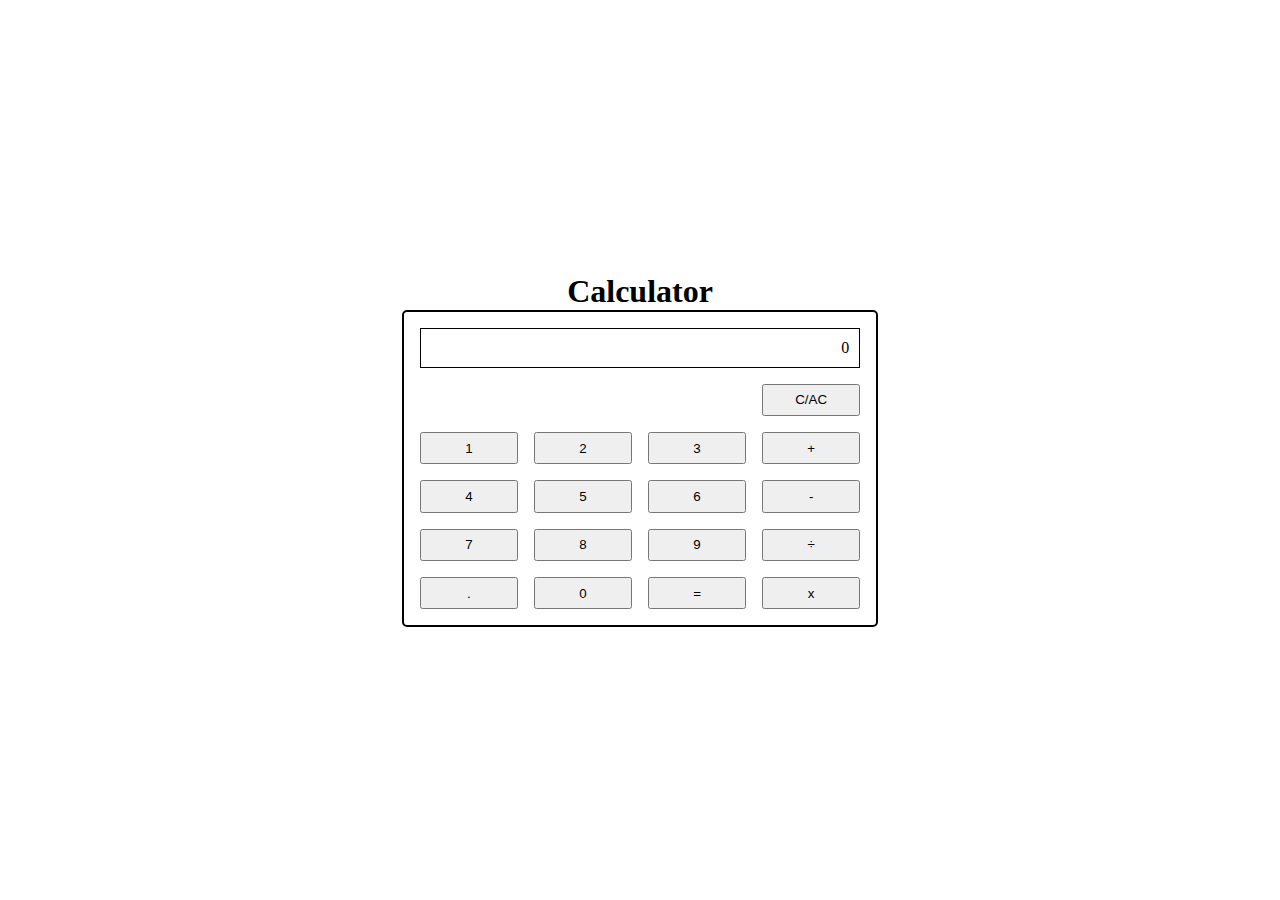
==== commit b771fd77: "Merge branch 'calculator-branch'" ====
--- a/index.html
+++ b/index.html
@@ -2,76 +2,44 @@
 <html lang="en">
 
 <head>
-    <link rel="stylesheet" href="style.css">
     <meta charset="UTF-8">
     <meta http-equiv="X-UA-Compatible" content="IE=edge">
     <meta name="viewport" content="width=device-width, initial-scale=1.0">
-    <title>Spinning Yarns</title>
+    <title>Calculator</title>
+    <link rel="stylesheet" href="style.css">
+    <script src="script.js" defer></script>
 </head>
 
 <body>
-    <header>
-        <div class="header-logo">Spinning Yarns</div>
-        <nav>
-            <ul>
-                <li><a href="#">Home</a></li>
-                <li><a href="#information">About</a></li>
-                <li><a href="#register">Register</a></li>
-            </ul>
-        </nav>
-    </header>
-
-    <main>
-        <div class="hero">
-            <div class="hero-left">
-                <h1>Local, handmade yarns</h1>
-                <h5>A monthly subscription box for sustainably created yarns, supporting local producers.</h5>
-                <button>Sign up</button>
+    <h1>Calculator</h1>
+    <div id="calculator">
+        <div id="lcd-display">
+            
+        </div>
+        <div id="btns">
+            <div id="digits">
+                <button class="btn digit" id="1">1</button>
+                <button class="btn digit" id="2">2</button>
+                <button class="btn digit" id="3">3</button>
+                <button class="btn digit" id="4">4</button>
+                <button class="btn digit" id="5">5</button>
+                <button class="btn digit" id="6">6</button>
+                <button class="btn digit" id="7">7</button>
+                <button class="btn digit" id="8">8</button>
+                <button class="btn digit" id="9">9</button>
+                <button class="btn decimal" id=".">.</button>
+                <button class="btn digit" id="0">0</button>
+                <button class="btn equals" id="=">=</button>
             </div>
-            <div class="hero-right">
-                <img src="images/yarn-chair.jpg" class="hero-img" alt="A pile of yarn on a chair">
+            <div id="operators">
+                <button class="btn" id="clear">C/AC</button>
+                <button class="btn operator" id="+">+</button>
+                <button class="btn operator" id="-">-</button>
+                <button class="btn operator" id="/">÷</button>
+                <button class="btn operator" id="*">x</button>
             </div>
         </div>
-
-        <div id="information">
-            <h2>About our products.</h2>
-            <div class="cards">
-                <div class="info-card">
-                    <img src="images/basket-yarn.jpg" class="info-img" alt="yarn in a basket">
-                    <p>We provide a variety of dyed and undyed yarns each month</p>
-                </div>
-                <div class="info-card">
-                    <img src="images/jumpers.jpg" class="info-img" alt="some knitted jumpers">
-                    <p>Our yarns are treated to minimise itchiness</p>
-                </div>
-                <div class="info-card">
-                    <img src="images/knitting-needles.jpg" class="info-img" alt="a pair of knitting needles">
-                    <p>Receive a free pair of needles in your first month</p>
-                </div>
-                <div class="info-card">
-                    <img src="images/tweed.jpg" class="info-img" alt="a close-up of tweed yarn">
-                    <p>At least one high-quality textured yarn each month</p>
-                </div>
-            </div>
-        </div>
-
-        <div class="testimonial">
-            <blockquote>Subscribing to Spinning Yarns was the best choice I made this year. The yarns are strong, supple, and full-bodied - exactly as they should be.</blockquote>
-            <p class="quote-attribution">-Joe Bloggs, happy customer</p>
-        </div>
-
-        <div id="register">
-            <div>
-                <h3>Register today!</h3>
-                <p>We have a limited number of slots for this month available. Sign up before it's too late!</p>
-            </div>
-            <button class="btn-register">Sign up</button>
-        </div>
-    </main>
-
-    <footer>
-        <p>Copyright &copy; The Odin Project 2021. Images taken from Pexels (full attributions in repo README).</p>
-    </footer>
+    </div>
 </body>
 
 </html>--- a/style.css
+++ b/style.css
@@ -1,206 +1,87 @@
-/* Colour palette (for reference):
-    darkest: #5A444A
-    contrast: #C6808C
-    low-contrast text: #EDEBEC
-    high-contrast text: #F7F7FA
-    generic background: #FBFBFB
-*/
-
-
-/*Global*/
+* {
+    box-sizing: border-box;
+    margin: 0;
+    padding: 0;
+}
 
 body {
-    padding: 0;
-    margin: 0;
-    font-family: sans-serif;
-    color: #F7F7FA;
-    background: #FBFBFB;
+    display: flex;
+    flex-flow: column;
+    justify-content: center;
+    align-items: center;
+    height: 100vh;
+    padding: 10%;
+  }
+
+h1 {
+    text-align: center;
 }
 
-main {
-    display: flex;
-    flex-flow: column nowrap;
-    padding: 0;
+#calculator {
+    border: 2px solid black;
+    max-width: 70%;
+    aspect-ratio: 3/2;
+    border-radius: 5px;
+    display: grid;
+    grid-template-rows: min-content 1fr;
+    grid-row-gap: 1em;
+    padding: 1em;
+}
+
+#lcd-display {
+    border: 1px solid black;
+    padding: 10px;
+    text-align: right;
+}
+
+#btns {
+    display: grid;
+    grid-template-columns: repeat(4, 1fr);
+    grid-template-rows: repeat(5, 1fr);
+    grid-template-areas:
+        ". . . operators"
+        "digits digits digits operators"
+        "digits digits digits operators"
+        "digits digits digits operators"
+        "digits digits digits operators";
+    grid-column-gap: 1em;
+    grid-row-gap: 1em;
+}
+
+button {
+    padding: 0.5em;
     margin: 0;
 }
 
-
-/*Navbar*/
-
-header {
-    position: sticky;
-    top: 0;
-    left: 0;
-    display: block;
-    display: flex;
-    flex-flow: row nowrap;
-    align-items: center;
-    justify-content: space-between;
-    padding: 5px 48px;
-    margin: 0px;
-    background-color: #5A444A;
+#digits {
+    grid-area: digits;
+    display: grid;
+    grid-template-columns: repeat(3, 1fr);
+    grid-template-rows: repeat(4, 1fr);
+    grid-column-gap: 1em;
+    grid-row-gap: 1em;
 }
 
-.header-logo {
-    font-weight: bold;
+#operators {
+    grid-area: operators;
+    display: grid;
+    grid-column-gap: 1em;
+    grid-row-gap: 1em;
+
 }
 
-nav ul {
-    display: flex;
-    flex-flow: row nowrap;
-    align-items: center;
-    gap: 15px;
+@media screen and (max-width: 860px) {
+    #calculator {
+        aspect-ratio: 3/4;
+    }
 }
 
-li {
-    list-style-type: none;
-}
-
-h5,
-a {
-    color: #EDEBEC;
-    text-decoration: none;
-    font-size: 18px;
-    font-weight: normal;
-}
-
-a:hover {
-    text-decoration: underline;
-}
-
-
-/*Hero section*/
-
-.hero {
-    background-color: #5A444A;
-    display: flex;
-    flex-flow: row nowrap;
-    gap: 24px;
-    align-items: center;
-    padding: 48px;
-    min-height: 45vh;
-}
-
-h1 {
-    font-size: 48px;
-    font-weight: 800;
-}
-
-button {
-    background-color: #C6808C;
-    color: #F7F7FA;
-    border: none;
-    padding: 5px 15px;
-    border-radius: 5px;
-    font-weight: bold;
-    cursor: pointer;
-}
-
-button:hover {
-    background-color: #F7F7FA;
-    color: #C6808C;
-}
-
-.hero-img {
-    height: auto;
-    width: 40vw;
-    min-width: 400px;
-    margin: 10px;
-    color: #5A444A;
-    text-align: center;
-}
-
-
-/*Information section*/
-
-#information {
-    padding-top: 50px;
-    color: #5A444A;
-    text-align: center;
-    display: flex;
-    flex-flow: column nowrap;
-    align-items: center;
-    justify-content: center;
-    width: 80vw;
-    margin: auto;
-}
-
-.info-card {
-    width: 150px;
-    text-align: center;
-}
-
-.info-img {
-    width: 150px;
-    height: 150px;
-    border: #C6808C solid 3px;
-    border-radius: 15%;
-}
-
-.cards {
-    width: 80vw;
-    flex: 1 1 auto;
-    display: flex;
-    flex-flow: row wrap;
-    justify-content: space-around;
-    align-content: center;
-    gap: 48px;
-}
-
-
-/*Testimonial section*/
-
-.testimonial {
-    background-color: #EDEBEC;
-    color: #5A444A;
-    padding: 84px 20vw;
-}
-
-blockquote {
-    font-size: 36px;
-    font-weight: 300;
-    font-style: italic;
-    margin: auto;
-}
-
-.quote-attribution {
-    float: right;
-    font-weight: bold;
-}
-
-
-/*Registration section*/
-
-#register {
-    background-color: #C6808C;
-    margin: 96px;
-    padding: 48px;
-    display: flex;
-    flex-flow: row nowrap;
-    justify-content: space-around;
-    align-items: center;
-    border-radius: 20px;
-}
-
-#register div h3,
-#register div p {
-    margin: 0;
-    padding: 3px;
-}
-
-.btn-register {
-    border: 1px white solid;
-}
-
-
-/*Footer*/
-
-footer {
-    background-color: #5A444A;
-    width: 100vw;
-    text-align: center;
-    height: 96px;
-    display: flex;
-    align-items: center;
-    justify-content: center;
+@media screen and (max-width: 430px) {
+    #btns, #digits, #operators {
+        grid-column-gap: 0.3em;
+        grid-row-gap: 0.3em;    
+    }
+    button {
+        padding: 0;
+    }
 }